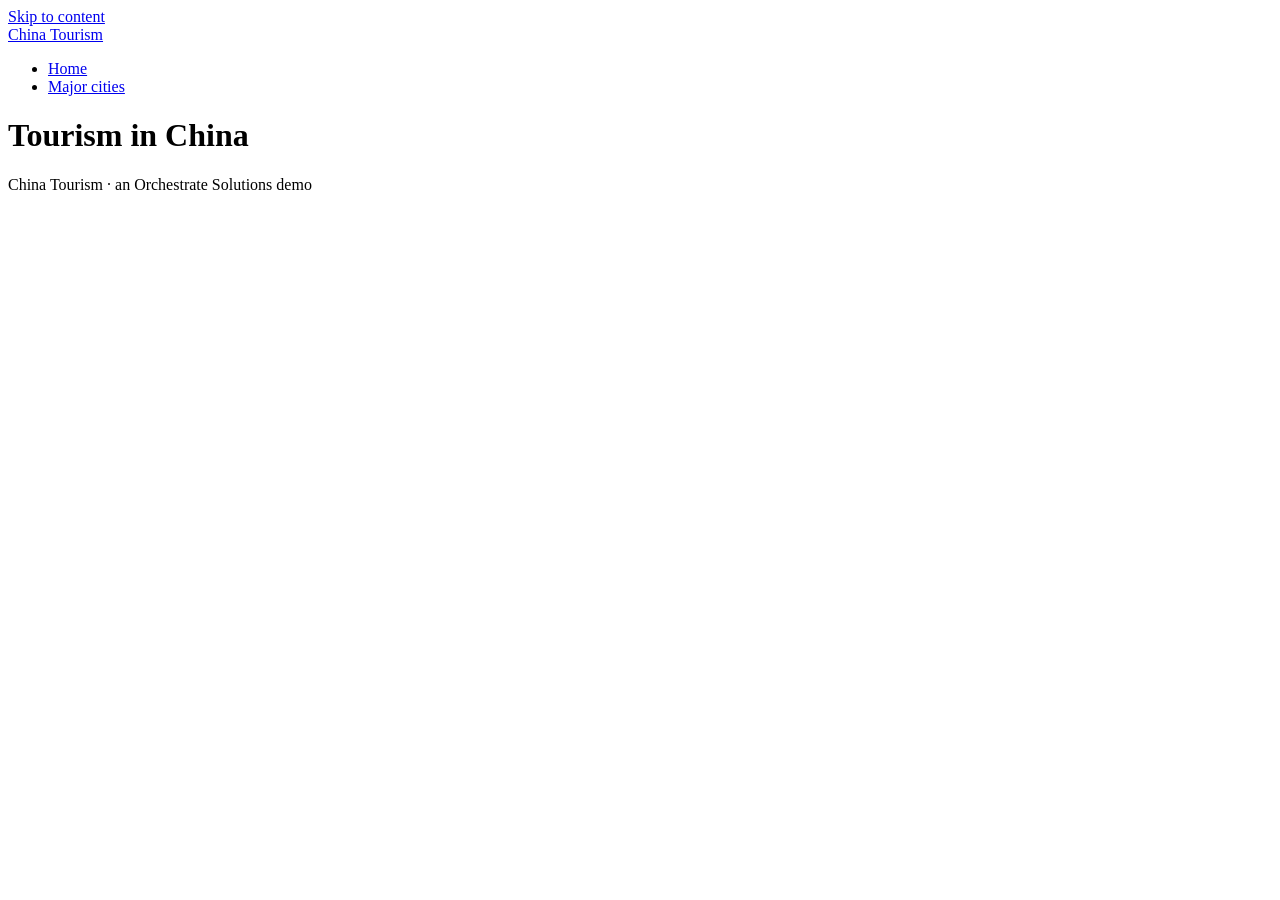
==== index.html @ 50c8b0e5 "Scaffold: pages, styles and scripts" ====
<!doctype html>
<html lang="en">
<head>
  <meta charset="utf-8">
  <meta name="viewport" content="width=device-width, initial-scale=1">
  <title>Home | China Tourism</title>
  <link rel="stylesheet" href="css/tokens.css">
  <link rel="stylesheet" href="css/layout.css">
  <link rel="stylesheet" href="css/site.css">
</head>
<body>
  <a class="skip-link" href="#main">Skip to content</a>
  <header class="site-header">
    <a class="brand" href="index.html">China Tourism</a>
    <nav aria-label="Main">
      <ul>
        <li><a href="index.html">Home</a></li>
        <li><a href="pages/cities.html">Major cities</a></li>
      </ul>
    </nav>
  </header>
  <main id="main">
    <h1>Tourism in China</h1>
    <!-- Full-Stack: page content goes here -->
  </main>
  <footer class="site-footer"><p>China Tourism &middot; an Orchestrate Solutions demo</p></footer>
  <script src="js/nav.js"></script>
  <script src="js/app.js"></script>
</body>
</html>
---- css/tokens.css ----
:root {
  /* Designer: colours, type and spacing tokens */
}
---- css/layout.css ----
/* UI/UX: layout, header, nav, footer */
---- css/site.css ----
/* Lead Dev: content styles */
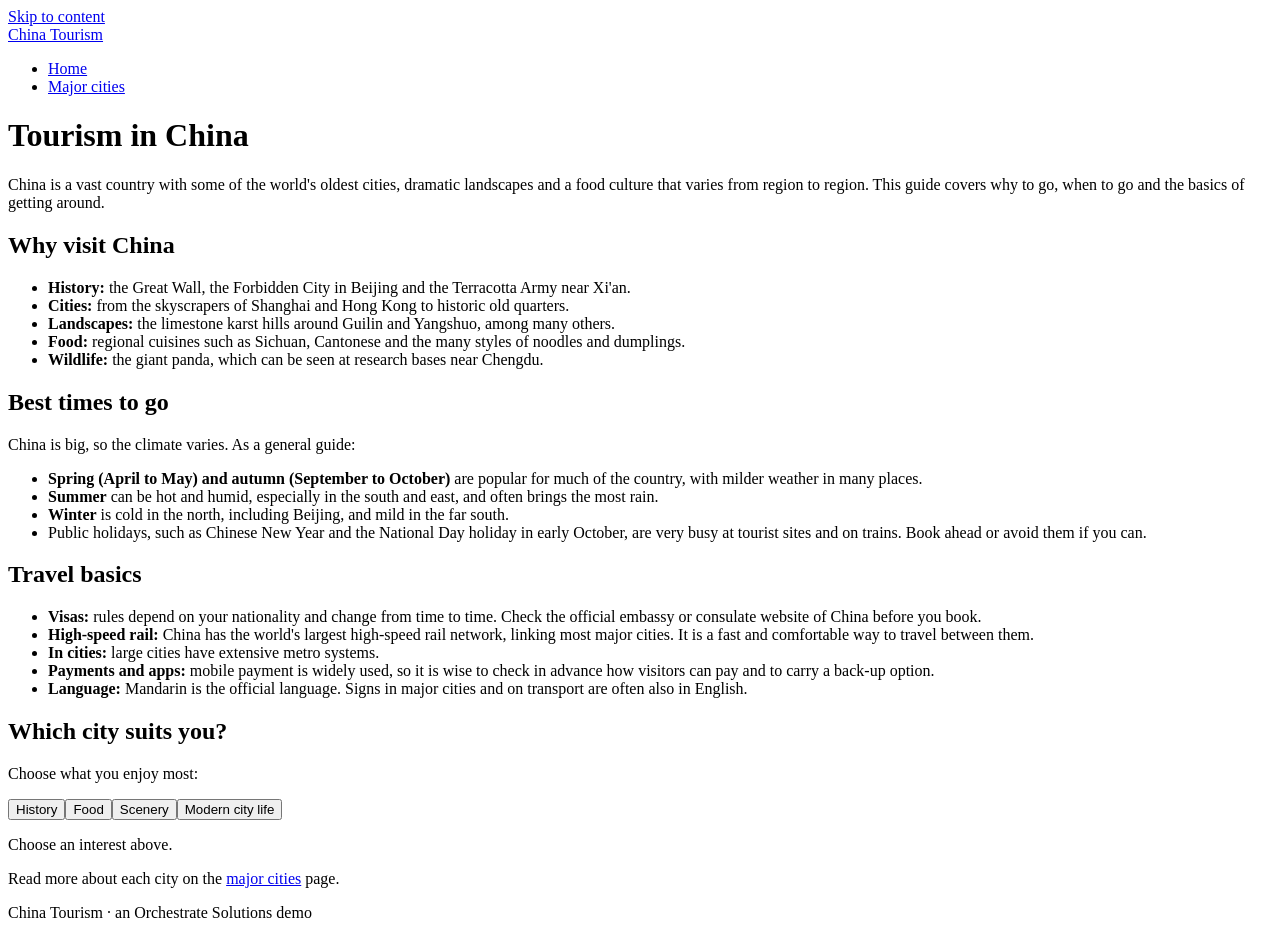
==== commit 6eb4d901: "Add home page content and interest picker" ====
--- a/index.html
+++ b/index.html
@@ -21,7 +21,48 @@
   </header>
   <main id="main">
     <h1>Tourism in China</h1>
-    <!-- Full-Stack: page content goes here -->
+    <p class="lead">China is a vast country with some of the world's oldest cities, dramatic landscapes and a food culture that varies from region to region. This guide covers why to go, when to go and the basics of getting around.</p>
+
+    <section aria-labelledby="why">
+      <h2 id="why">Why visit China</h2>
+      <ul>
+        <li><strong>History:</strong> the Great Wall, the Forbidden City in Beijing and the Terracotta Army near Xi'an.</li>
+        <li><strong>Cities:</strong> from the skyscrapers of Shanghai and Hong Kong to historic old quarters.</li>
+        <li><strong>Landscapes:</strong> the limestone karst hills around Guilin and Yangshuo, among many others.</li>
+        <li><strong>Food:</strong> regional cuisines such as Sichuan, Cantonese and the many styles of noodles and dumplings.</li>
+        <li><strong>Wildlife:</strong> the giant panda, which can be seen at research bases near Chengdu.</li>
+      </ul>
+    </section>
+
+    <section aria-labelledby="when">
+      <h2 id="when">Best times to go</h2>
+      <p>China is big, so the climate varies. As a general guide:</p>
+      <ul>
+        <li><strong>Spring (April to May) and autumn (September to October)</strong> are popular for much of the country, with milder weather in many places.</li>
+        <li><strong>Summer</strong> can be hot and humid, especially in the south and east, and often brings the most rain.</li>
+        <li><strong>Winter</strong> is cold in the north, including Beijing, and mild in the far south.</li>
+        <li>Public holidays, such as Chinese New Year and the National Day holiday in early October, are very busy at tourist sites and on trains. Book ahead or avoid them if you can.</li>
+      </ul>
+    </section>
+
+    <section aria-labelledby="basics">
+      <h2 id="basics">Travel basics</h2>
+      <ul>
+        <li><strong>Visas:</strong> rules depend on your nationality and change from time to time. Check the official embassy or consulate website of China before you book.</li>
+        <li><strong>High-speed rail:</strong> China has the world's largest high-speed rail network, linking most major cities. It is a fast and comfortable way to travel between them.</li>
+        <li><strong>In cities:</strong> large cities have extensive metro systems.</li>
+        <li><strong>Payments and apps:</strong> mobile payment is widely used, so it is wise to check in advance how visitors can pay and to carry a back-up option.</li>
+        <li><strong>Language:</strong> Mandarin is the official language. Signs in major cities and on transport are often also in English.</li>
+      </ul>
+    </section>
+
+    <section aria-labelledby="pick">
+      <h2 id="pick">Which city suits you?</h2>
+      <p>Choose what you enjoy most:</p>
+      <div id="interest-buttons" role="group" aria-label="Interests"></div>
+      <p id="interest-result" role="status" aria-live="polite">Choose an interest above.</p>
+      <p>Read more about each city on the <a href="pages/cities.html">major cities</a> page.</p>
+    </section>
   </main>
   <footer class="site-footer"><p>China Tourism &middot; an Orchestrate Solutions demo</p></footer>
   <script src="js/nav.js"></script>
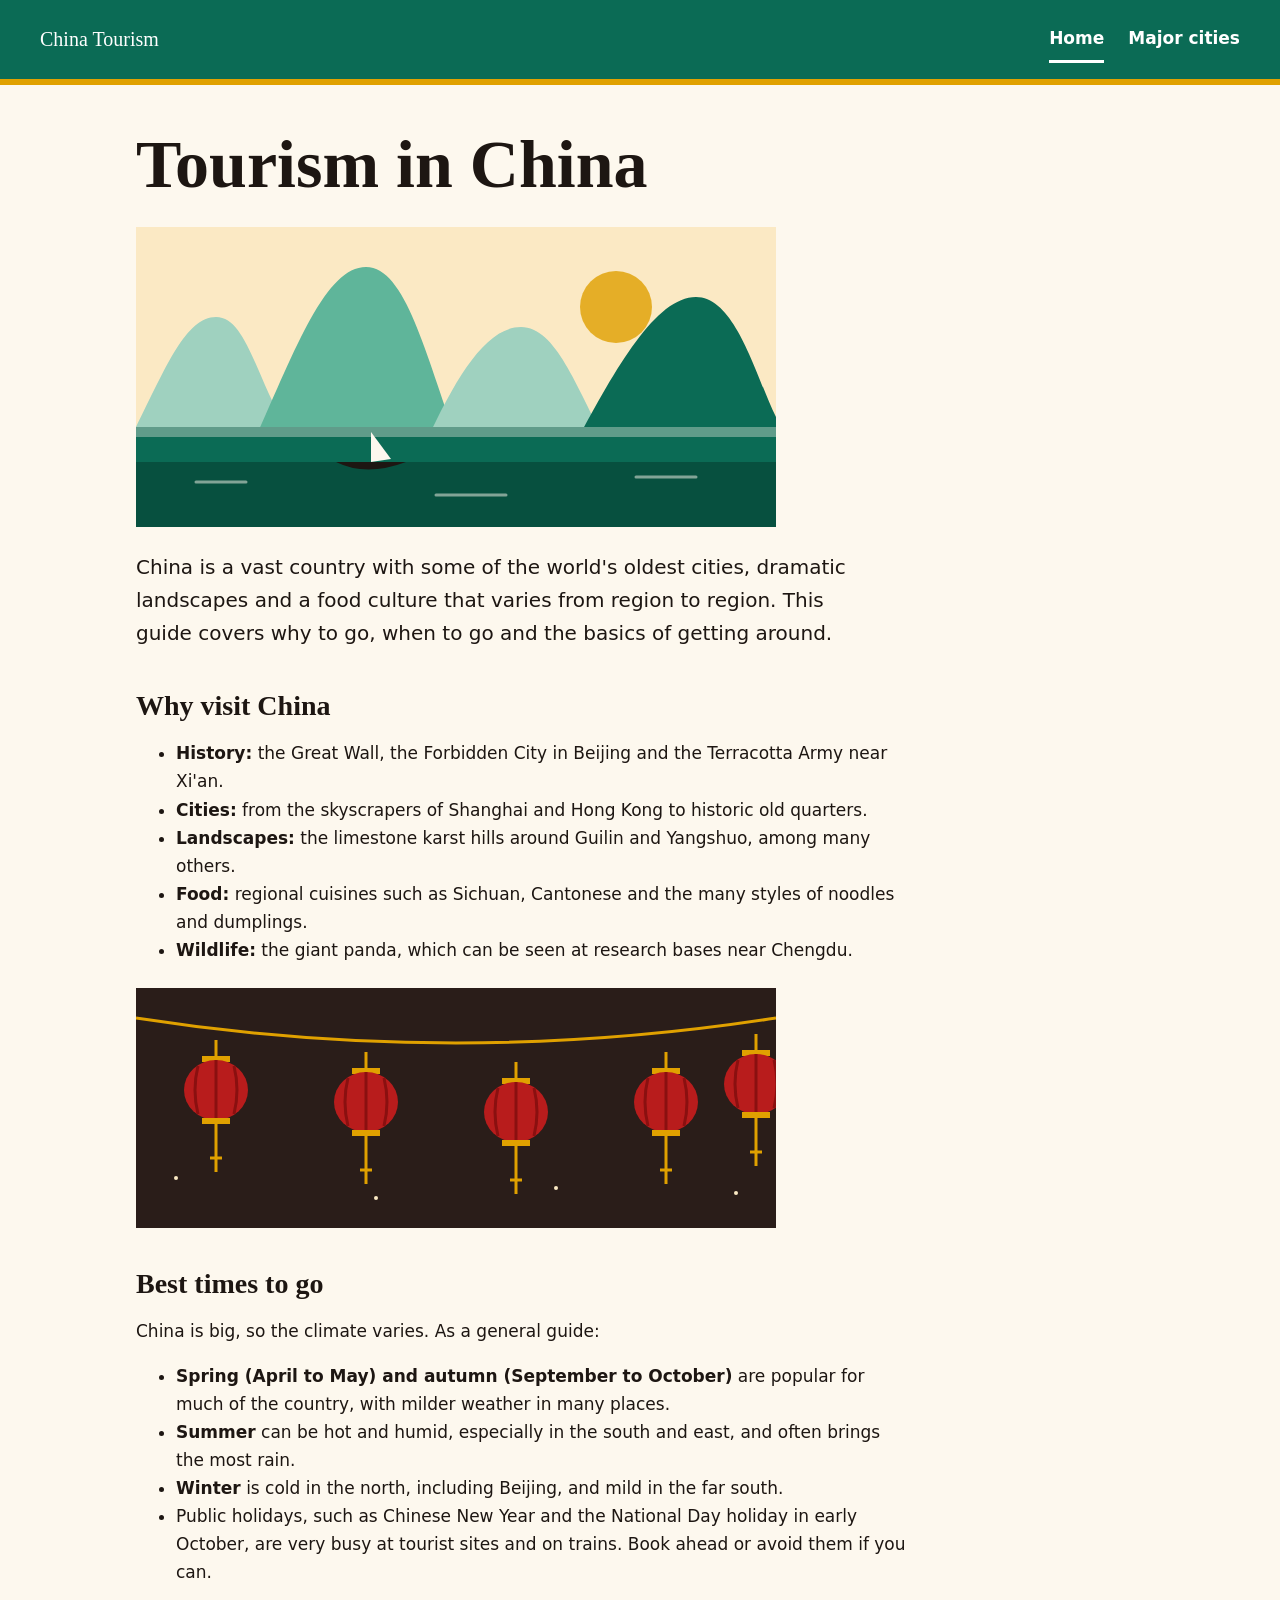
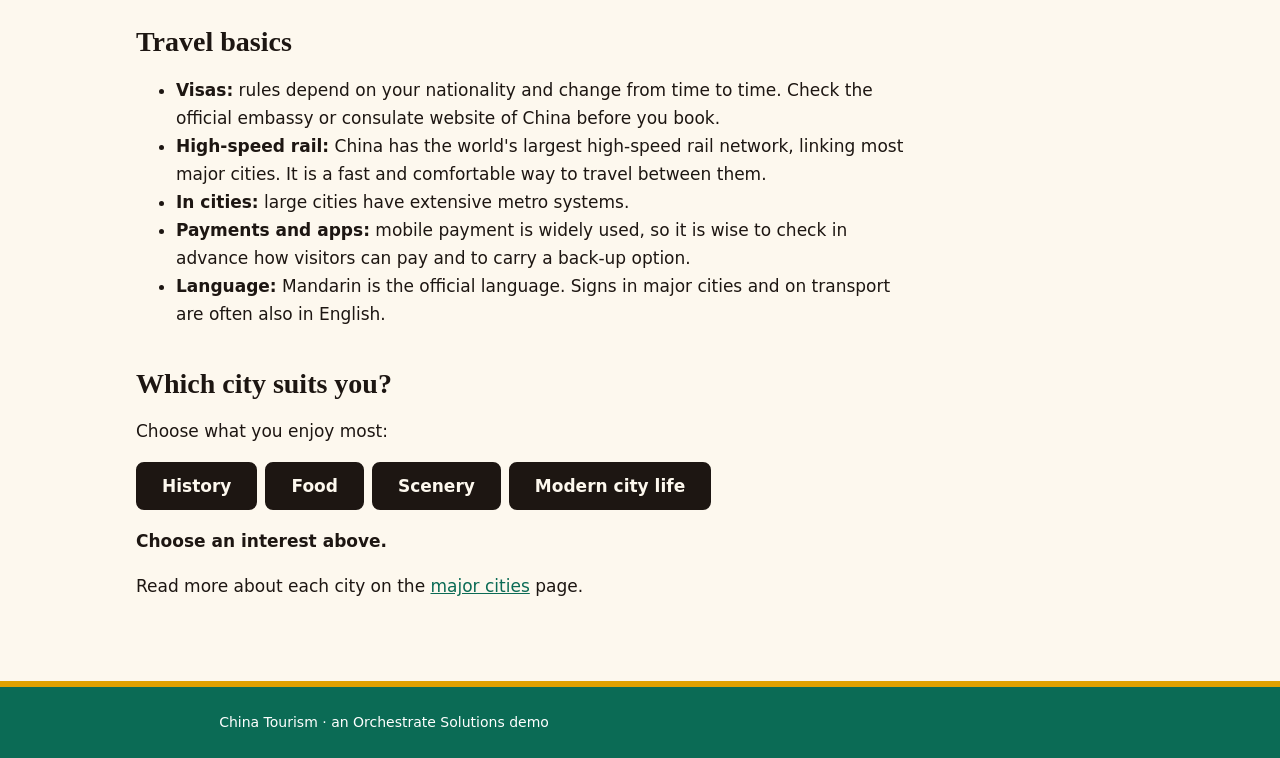
==== commit cc8395ba: "Add designer's illustrations with alt text" ====
--- a/index.html
+++ b/index.html
@@ -21,6 +21,7 @@
   </header>
   <main id="main">
     <h1>Tourism in China</h1>
+    <img src="assets/karst-mountains.svg" width="640" height="300" style="max-width:100%;height:auto" alt="Misty green limestone peaks over a river with a small boat">
     <p class="lead">China is a vast country with some of the world's oldest cities, dramatic landscapes and a food culture that varies from region to region. This guide covers why to go, when to go and the basics of getting around.</p>
 
     <section aria-labelledby="why">
@@ -35,6 +36,8 @@
     </section>
 
     <section aria-labelledby="when">
+      <img src="assets/lanterns.svg" width="640" height="240" style="max-width:100%;height:auto" alt="A string of red paper lanterns against a dark evening sky">
+
       <h2 id="when">Best times to go</h2>
       <p>China is big, so the climate varies. As a general guide:</p>
       <ul>
--- a/css/tokens.css
+++ b/css/tokens.css
@@ -1,3 +1,53 @@
 :root {
-  /* Designer: colours, type and spacing tokens */
+  /* Palette: vermilion, jade, imperial gold, ink on warm rice paper. Vivid but restrained.
+     Contrast: --ink on --bg 16:1; --on-accent on --accent 6.2:1; --on-jade on --jade 8:1; --muted on --bg 7.6:1 */
+  --bg: #fdf8ee;
+  --surface: #f3e8d0;
+  --ink: #1d1612;
+  --muted: #55473c;
+  --accent: #b81c1c;
+  --accent-dark: #8a1010;
+  --on-accent: #ffffff;
+  --jade: #0b6b55;
+  --on-jade: #ffffff;
+  --gold: #e0a100;
+  --border: #d9c9a8;
+  --focus: #0050d8;
+
+  /* Type: system fonts only; no imitation "oriental" display faces. Clean serif headings, sans body. */
+  --font-display: Georgia, "Iowan Old Style", "Palatino Linotype", serif;
+  --font-body: system-ui, -apple-system, "Segoe UI", Roboto, "Noto Sans", Arial, sans-serif;
+  --text-sm: 0.875rem;
+  --text-base: 1.0625rem;
+  --text-lg: 1.25rem;
+  --text-xl: 1.75rem;
+  --text-2xl: clamp(2rem, 5vw, 3rem);
+  --text-3xl: clamp(2.5rem, 7vw, 4.25rem);
+  --leading: 1.65;
+  --leading-tight: 1.12;
+
+  --space-1: 0.25rem;
+  --space-2: 0.5rem;
+  --space-3: 1rem;
+  --space-4: 1.5rem;
+  --space-5: 2.5rem;
+  --space-6: 4rem;
+  --radius: 8px;
+  --radius-lg: 16px;
+  --max-width: 68rem;
 }
+
+@media (prefers-color-scheme: dark) {
+  :root {
+    --bg: #1a1210;
+    --surface: #2a1d19;
+    --ink: #fbf0dc;
+    --muted: #dccbb0;
+    --accent: #ff6a5c;
+    --on-accent: #1a1210;
+    --jade: #5cd0b0;
+    --on-jade: #1a1210;
+    --border: #4d3a30;
+    --focus: #7fb0ff;
+  }
+}
--- a/css/layout.css
+++ b/css/layout.css
@@ -1 +1,40 @@
-/* UI/UX: layout, header, nav, footer */
+/* UI/UX: layout, header, nav, footer. Mobile first. */
+*, *::before, *::after { box-sizing: border-box; }
+body { margin: 0; background: var(--bg); color: var(--ink); font-family: var(--font-body); font-size: var(--text-base); line-height: var(--leading); }
+
+:where(a, button, input, select, textarea, summary):focus-visible { outline: 3px solid var(--focus); outline-offset: 3px; }
+
+.skip-link { position: absolute; left: var(--space-3); top: -4rem; z-index: 100; padding: var(--space-2) var(--space-3); background: var(--gold); color: #1d1612; font-weight: 700; border-radius: 6px; }
+.skip-link:focus { top: var(--space-2); }
+
+.site-header { position: relative; display: flex; flex-wrap: wrap; align-items: center; justify-content: space-between; gap: var(--space-2) var(--space-3); padding: var(--space-3); background: var(--jade); color: var(--on-jade); border-bottom: 6px solid var(--gold); }
+.brand { color: var(--on-jade); font-family: var(--font-display); font-size: var(--text-lg); letter-spacing: 0; text-decoration: none; }
+.site-header nav ul { display: flex; flex-wrap: wrap; gap: var(--space-1) var(--space-3); margin: 0; padding: 0; list-style: none; }
+.site-header nav a { display: inline-block; padding: var(--space-2) 0; min-height: 44px; color: var(--on-jade); text-decoration: none; font-weight: 600; border-bottom: 3px solid transparent; }
+.site-header nav a:hover { border-bottom-color: var(--on-jade); }
+.site-header nav a[aria-current="page"] { border-bottom-color: var(--on-jade); font-weight: 800; }
+.site-header a:focus-visible, .nav-toggle:focus-visible { outline-color: var(--on-jade); }
+
+/* Menu button: only added by nav.js, so without JS the links simply show. */
+.nav-toggle { min-height: 44px; min-width: 44px; padding: var(--space-2) var(--space-3); background: transparent; color: var(--on-jade); border: 2px solid var(--on-jade); border-radius: var(--radius); font: inherit; font-weight: 700; cursor: pointer; }
+.js .site-header nav { flex-basis: 100%; }
+.js .site-header nav[hidden] { display: none; }
+.js .site-header nav ul { flex-direction: column; gap: 0; }
+.js .site-header nav a { display: block; width: 100%; }
+
+main { max-width: var(--max-width); margin: 0 auto; padding: var(--space-4) var(--space-3) var(--space-5); }
+img, svg { max-width: 100%; height: auto; }
+
+.site-footer { padding: var(--space-4) var(--space-3); background: var(--jade); color: var(--on-jade); border-top: 6px solid var(--gold); text-align: center; font-size: var(--text-sm); }
+.site-footer p { margin: 0; }
+
+@media (min-width: 48rem) {
+  .site-header { padding: var(--space-3) var(--space-5); flex-wrap: nowrap; }
+  .nav-toggle { display: none; }
+  .js .site-header nav, .js .site-header nav[hidden] { display: block; flex-basis: auto; }
+  .js .site-header nav ul { flex-direction: row; gap: var(--space-1) var(--space-4); }
+  .js .site-header nav a { display: inline-block; width: auto; }
+  main { padding: var(--space-5) var(--space-5) var(--space-6); }
+}
+
+@media (prefers-reduced-motion: reduce) { * { scroll-behavior: auto !important; transition: none !important; } }
--- a/css/site.css
+++ b/css/site.css
@@ -1 +1,19 @@
-/* Lead Dev: content styles */
+/* Lead Dev: content styles (uses tokens.css; page shell is in layout.css) */
+h1, h2, h3 { font-family: var(--font-display, inherit); line-height: 1.15; }
+h1 { font-size: var(--text-3xl, 2.5rem); margin: 0 0 var(--space-3, 1rem); }
+h2 { font-size: var(--text-xl, 1.6rem); margin: var(--space-5, 2.5rem) 0 var(--space-3, 1rem); }
+.lead { font-size: var(--text-lg, 1.25rem); max-width: 46rem; }
+p, li { max-width: 46rem; }
+main a { color: var(--jade); }
+main a:hover { color: var(--accent-dark); }
+main img { display: block; margin: var(--space-4, 1.5rem) 0; }
+
+#interest-buttons { display: flex; flex-wrap: wrap; gap: var(--space-2, 0.5rem); }
+main button { min-height: 44px; padding: var(--space-2, 0.5rem) var(--space-4, 1.5rem); background: var(--ink); color: var(--bg); border: 2px solid var(--ink); border-radius: var(--radius, 4px); font: inherit; font-weight: 700; cursor: pointer; }
+main button:hover { background: var(--accent-dark); border-color: var(--accent-dark); color: var(--on-accent); }
+#interest-result { min-height: 1.6em; font-weight: 700; }
+
+@media (prefers-color-scheme: dark) {
+  main a:hover { color: var(--accent); }
+  main button:hover { background: var(--accent); border-color: var(--accent); }
+}
